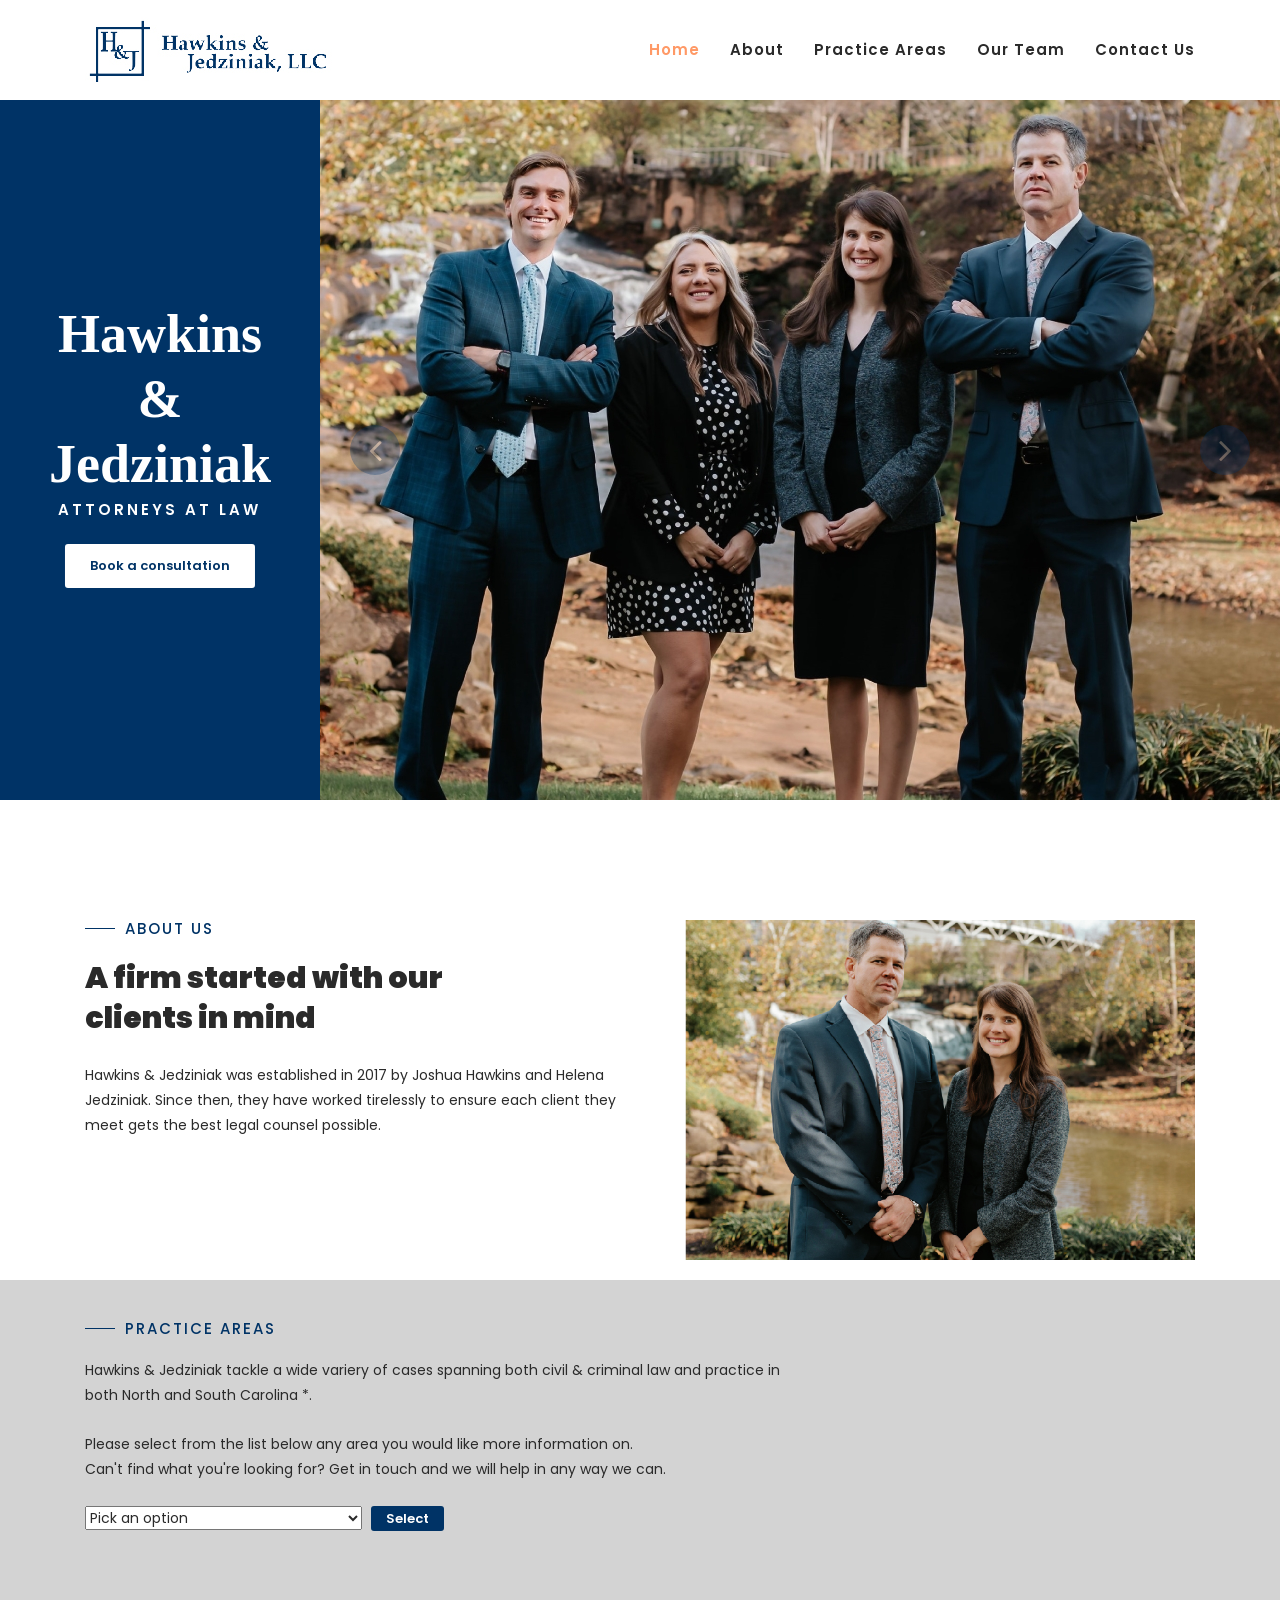
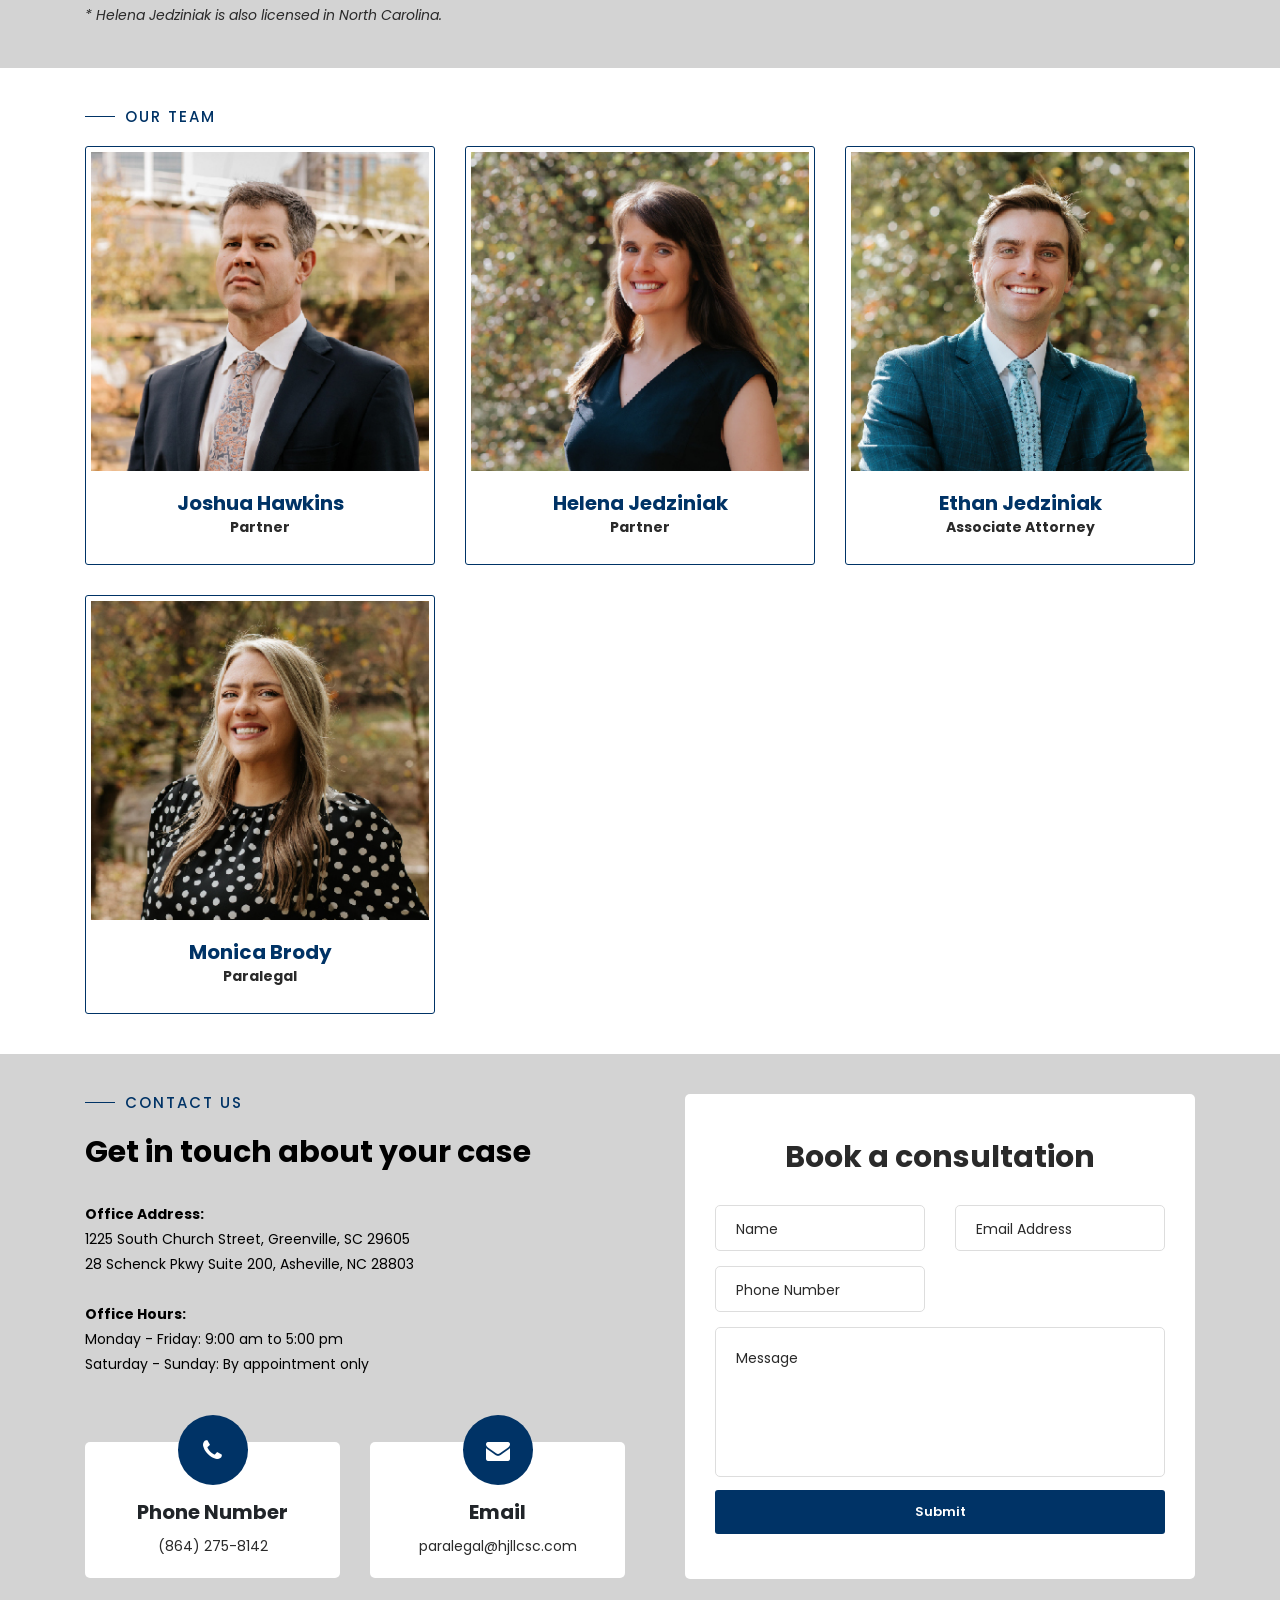
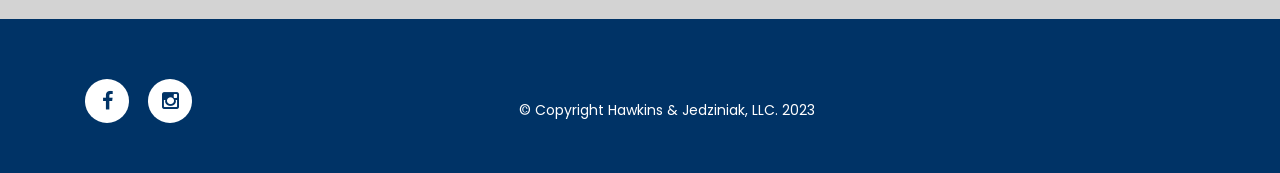
==== index.html @ 1fd30331 "initial commit" ====
<!DOCTYPE html>
<html lang="en">

  <head>

    <meta charset="utf-8">
    <meta name="viewport" content="width=device-width, initial-scale=1, shrink-to-fit=no">
    <meta name="description" content="">
    <meta name="author" content="">
    <link href="https://fonts.googleapis.com/css?family=Poppins:100,200,300,400,500,600,700,800,900&display=swap" rel="stylesheet">
    <link href="https://fonts.googleapis.com/css2?family=Dancing+Script:wght@400;500;600;700&display=swap" rel="stylesheet">

    <title>Hawkins & Jedziniak</title>

    <!-- Additional CSS Files -->
    <link rel="stylesheet" type="text/css" href="assets/css/bootstrap.min.css">
    <link rel="stylesheet" type="text/css" href="assets/css/font-awesome.css">
    <link rel="stylesheet" href="assets/css/hjllc.css">
    <link rel="stylesheet" href="assets/css/owl-carousel.css">
    <link rel="stylesheet" href="assets/css/lightbox.css">

    </head>
    
    <body>
    


    <!-- ***** Preloader Start ***** -->
    <div id="preloader">
        <div class="jumper">
            <div></div>
            <div></div>
            <div></div>
        </div>
    </div>  
    <!-- ***** Preloader End ***** -->
    
    


    <!-- ***** Header Area Start ***** -->
    <header class="header-area header-sticky">
        <div class="container">
            <div class="row">
                <div class="col-12">
                    <nav class="main-nav">
                        <!-- ***** Logo Start ***** -->
                        <a href="index.html" class="logo">
                            <img src="assets/images/hjllc-logo.jpg">
                        </a>
                        <!-- ***** Logo End ***** -->
                        <!-- ***** Menu Start ***** -->
                        <ul class="nav">
                            <li class="scroll-to-section"><a href="#top" class="active">Home</a></li>
                            <li class="scroll-to-section"><a href="#about">About</a></li>
                            <li class="scroll-to-section"><a href="#practice">Practice areas</a></li>
                            <li class="scroll-to-section"><a href="#team">Our team</a></li>

                            <!-- ** good for later to make seperate pages for practice areas -->
                            <!-- <li class="submenu">
                                <a href="javascript:;">Practice areas</a>
                                <ul>
                                    <li><a href="#">Features Page 1</a></li>
                                    <li><a href="#">Features Page 2</a></li>
                                    <li><a href="#">Features Page 3</a></li>
                                    <li><a href="#">Features Page 4</a></li>
                                </ul>
                            </li> -->

                            <li class="scroll-to-section"><a href="#reservation">Contact Us</a></li> 
                        </ul>        
                        <a class='menu-trigger'>
                            <span>Menu</span>
                        </a>
                        <!-- ***** Menu End ***** -->
                    </nav>
                </div>
            </div>
        </div>
    </header>
    <!-- ***** Header Area End ***** -->

    <!-- ***** Main Banner Area Start ***** -->
    <div id="top">
        <div class="container-fluid">
            <div class="row">
                <div class="col-lg-4">
                    <div class="left-content">
                        <div class="inner-content">
                            <h4>Hawkins</h4>
                            <h4>&</h4>
                            <h4>Jedziniak</h4>
                            <h6>ATTORNEYS AT LAW</h6>
                            <div class="main-white-button scroll-to-section">
                                <a href="#reservation">Book a consultation</a>
                            </div>
                        </div>
                    </div>
                </div>
                <div class="col-lg-8">
                    <div class="main-banner header-text">
                        <div class="Modern-Slider">
                          <!-- Item -->
                          <div class="item">
                            <div class="img-fill">
                                <img src="assets/images/group1.jpg" alt="">
                            </div>
                          </div>
                          <!-- // Item -->
                          <!-- Item -->
                          <div class="item">
                            <div class="img-fill">
                                <img src="assets/images/group2.jpg" alt="">
                            </div>
                          </div>
                          <!-- // Item -->
                          <!-- Item -->
                          <div class="item">
                            <div class="img-fill">
                                <img src="assets/images/group3.jpg" alt="">
                            </div>
                          </div>
                           <!-- // Item -->
                        </div>
                    </div>
                </div>
            </div>
        </div>
    </div>
    <!-- ***** Main Banner Area End ***** -->

    <!-- ***** About Area Starts ***** -->
    <section class="section" id="about" style="margin-bottom: -100px">
        <div class="container">
            <div class="row">
                <div class="col-lg-6 col-md-6 col-xs-12">
                    <div class="left-text-content">
                        <div class="section-heading">
                            <h6>About Us</h6>
                            <h2>A firm started with our clients in mind</h2>
                        </div>
                        <p>Hawkins & Jedziniak was established in 2017 by Joshua Hawkins and Helena Jedziniak.  Since then, 
                            they have worked tirelessly to ensure each client they meet gets the best legal counsel possible.
                        </p>
                    </div>
                </div>
                <div class="col-lg-6 col-md-6 col-xs-12">
                    <div class="right-content">
                        <div class="thumb">
                            <img src="assets/images/about1.jpg" alt="">
                        </div>
                    </div>
                </div>
            </div>
        </div>
    </section>
    <!-- ***** About Area Ends ***** -->


    
    <!-- ***** Practice Area Starts ***** -->
    <section class="section" id="practice" style="margin-bottom: -100px">
        <div class="container">
            <div class="row">
                <div class="col-lg-8 col-md-8 col-xs-12">
                    <div class="section-heading">
                        <h6>Practice Areas</h6>
                    </div>
                    
                    <p>Hawkins & Jedziniak tackle a wide variery of cases spanning both civil & criminal law and practice in both North 
                        and South Carolina *. </p>

                        
                    <br>
                        
                    <p>Please select from the list below any area you would like more information on.
                    <br>
                    Can't find what you're looking for?  Get in touch and we will help in any way we can.
                    </p>

                    <br>
                    
                    <div class="practice" style="background-color: lightgray;">
                        <!-- <p>I would like to know about: -->
                            
                            <form>
                            
                            <select name="list" id="list" accesskey="target">
                                <option value="none">Pick an option</option>
                                <option value="1983">1983 Claims</option>
                                <option value="CampLejuene">Camp Lejuene water contamination</option>
                                <option value="CarAccidents">Car accidents</option>
                                <option value="CivilLit">Civil litigation/Personal injury</option>
                                <option value="Criminal">Criminal charges</option>
                                <option value="DUI">DUI's/DWI's</option>
                                <option value="TitleIX">Title IX</option>
                            </select>

                            <input type=button value="Select" onclick="optionClicked()" />

                            </form></p>
                            
                            <br>
                            <div id="practice_details">
                                <p></p>
                            </div>

                    </div>

                    <br><br>
                    <p><i>* Helena Jedziniak is also licensed in North Carolina.</i></p>

                </div>
            </div>
        </div>
    </section>
    
    <!-- ***** Practice Area Ends ***** -->



    <!-- ***** Team Area Starts ***** -->
    <section class="section" id="team" style="margin-bottom: -30px">
        <div class="container">
            <div class="row">
                <div class="col-lg-4">
                    <div class="section-heading">
                        <h6>Our Team</h6>
                    </div>
                </div>
            </div>


            <div class="row">

                <div class="col-lg-4">
                    <div class="team-item">
                        <div class="thumb">
                            <img src="assets/images/josh.jpg" alt="josh">
                        </div>
                        <div class="down-content">
                            <h4>Joshua Hawkins</h4>
                            <span><b>Partner</b></span>
                            <p></p>
                        </div>
                    </div>
                </div>


                <div class="col-lg-4">
                    <div class="team-item">
                        <div class="thumb">
                            <img src="assets/images/helena.jpg" alt="helena">
                        </div>
                        <div class="down-content">
                            <h4>Helena Jedziniak</h4>
                            <span><b>Partner</b></span>
                            <p></p>
                        </div>
    
                    </div>
                </div>


                <div class="col-lg-4">
                    <div class="team-item">
                        <div class="thumb">
                            <img src="assets/images/ethan.jpg" alt="ethan">
                        </div>
                        <div class="down-content">
                            <h4>Ethan Jedziniak</h4>
                            <span><b>Associate Attorney</b></span>
                            <p></p>
                        </div>
                    </div>
                </div>

                
                <div class="col-lg-4">
                    <div class="team-item">
                        <div class="thumb">
                            <img src="assets/images/monica.jpg" alt="monica">
                        </div>
                        <div class="down-content">
                            <h4>Monica Brody</h4>
                            <span><b>Paralegal</b></span>
                            <p></p>
                        </div>
                    </div>
                </div>
            </div>
        </div>
    </section>
    <!-- ***** Team Area Ends ***** -->

    <!-- ***** Reservation Us Area Starts ***** -->
    <section class="section" id="reservation">
        <div class="container">
            <div class="row">
                <div class="col-lg-6 align-self-center">
                    <div class="left-text-content">
                        <div class="section-heading">
                            <h6>Contact Us</h6>
                            <h2>Get in touch about your case</h2>
                        </div>
                            <p>
                                <b>Office Address:</b>
                            <br>
                                1225 South Church Street, Greenville, SC 29605
                            <br> 28 Schenck Pkwy Suite 200, Asheville, NC 28803
                            <br>
                            <br>

                            <b>Office Hours:</b>
                        <br>
                            Monday - Friday: 9:00 am to 5:00 pm
                        <br>
                            Saturday - Sunday: By appointment only
                    </p>

                        <div class="row">
                            <div class="col-lg-6">
                                <div class="phone">
                                    <i class="fa fa-phone"></i>
                                    <h4>Phone Number</h4>
                                    <span><a href="#">(864) 275-8142</a></span>
                                </div>
                            </div>
                            <div class="col-lg-6">
                                <div class="message">
                                    <i class="fa fa-envelope"></i>
                                    <h4>Email</h4>
                                    <span><a href="#">paralegal@hjllcsc.com</a></span>
                                </div>
                            </div>
                        </div>
                    </div>
                </div>
                <div class="col-lg-6">
                    <div class="contact-form">
                        <form id="contact" action="" method="post" class="formcarry-form" action="form-to-email.php">
                          <div class="row">
                            <div class="col-lg-12">
                                <h4>Book a consultation</h4>
                            </div>
                            <div class="col-lg-6 col-sm-12">
                              <fieldset>
                                <input name="name" type="text" id="name" placeholder="Name" required="">
                              </fieldset>
                            </div>
                            <div class="col-lg-6 col-sm-12">
                              <fieldset>
                              <input name="email" type="text" id="email" pattern="[^ @]*@[^ @]*" placeholder="Email Address">
                            </fieldset>
                            </div>
                            <div class="col-lg-6 col-sm-12">
                              <fieldset>
                                <input name="phone" type="text" id="phone" placeholder="Phone Number" required="">
                              </fieldset>
                            </div>
                            <div class="col-lg-12">
                              <fieldset>
                                <textarea name="message" rows="6" id="message" placeholder="Message" required=""></textarea>
                              </fieldset>
                            </div>
                            <div class="col-lg-12">
                              <fieldset>
                                <button type="submit" id="form-submit" class="main-button-icon" onclick="emailSent()">Submit</button>
                              </fieldset>
                            </div>
                          </div>
                        </form>
                    </div>
                </div>
            </div>
        </div>
    </section>
    <!-- ***** Reservation Area Ends ***** -->
    
    <!-- ***** Footer Start ***** -->
    <footer>
        <div class="container">
            <div class="row">
                <div class="col-lg-4 col-xs-12">
                    <div class="right-text-content">
                            <ul class="social-icons">
                                <!-- <li><img src="assets/images/hjllc-logo-colors inverted.jpg" alt=""></li> -->
                                <li><a href="https://www.facebook.com/profile.php?id=100086744702626"><i class="fa fa-facebook"></i></a></li>
                                <li><a href="https://www.instagram.com/hawkinsandjedziniaklaw"><i class="fa fa-instagram"></i></a></li>
                            </ul>
                    </div>
                </div>
                <div class="col-lg-4 col-xs-12">
                    <div class="left-text-content">
                        <br>
                        <p>© Copyright Hawkins & Jedziniak, LLC. 2023</p>
                    </div>
                </div>

            </div>
        </div>
    </footer>

    <!-- jQuery -->
    <script src="assets/js/jquery-2.1.0.min.js"></script>

    <!-- Bootstrap -->
    <script src="assets/js/popper.js"></script>
    <script src="assets/js/bootstrap.min.js"></script>

    <!-- Plugins -->
    <script src="assets/js/owl-carousel.js"></script>
    <script src="assets/js/accordions.js"></script>
    <script src="assets/js/datepicker.js"></script>
    <script src="assets/js/scrollreveal.min.js"></script>
    <script src="assets/js/waypoints.min.js"></script>
    <script src="assets/js/jquery.counterup.min.js"></script>
    <script src="assets/js/imgfix.min.js"></script> 
    <script src="assets/js/slick.js"></script> 
    <script src="assets/js/lightbox.js"></script> 
    <script src="assets/js/isotope.js"></script> 
    
    <!-- Global Init -->
    <script src="assets/js/custom.js"></script>
    <script>

        $(function() {
            var selectedClass = "";
            $("p").click(function(){
            selectedClass = $(this).attr("data-rel");
            $("#portfolio").fadeTo(50, 0.1);
                $("#portfolio div").not("."+selectedClass).fadeOut();
            setTimeout(function() {
              $("."+selectedClass).fadeIn();
              $("#portfolio").fadeTo(50, 1);
            }, 500);
                
            });
        });


        function optionClicked(){
            let userPicked = document.getElementById("list").value;

            var div = document.getElementById("practice_details");

            if(userPicked == 'CampLejuene'){
                div.innerHTML = "<p>In August of 2022, Congress passed the New Camp Lejeune Justice Act of 2022. This Act provides compensation for individuals diagnosed with cancer or other medical conditions that lived or worked at Camp Lejeune for at least 30 days from August 1, 1953 to December 31, 1987. Those who may be eligible for compensation include everyone who lived or worked at Camp Lejeune, including servicemembers, their family members, and any private citizens and contractors who were exposed to the base’s contaminated water.</p>";

            } else if(userPicked == 'CarAccidents'){
                div.innerHTML = "<p>Car accidents happen and are an unfortunate danger of everyday travel. Car wrecks can lead to expensive repair bills, medical bills, missed work, and other costly and exhausting issues. An accident can leave you feeling anxious, helpless, and intimidated. Although at-fault drivers generally have insurance, sometimes insurance is not enough to adequately compensate injured persons. Hawkins and Jedziniak is not afraid to take on insurance companies and at-fault drivers to get the recovery that you need to get your life back in order.</p>";

            } else if(userPicked == 'CivilLit'){
                div.innerHTML = "<p>Every day, innocent people are injured by reckless third-parties.  Whether you are walking in Falls Park or driving on I-85, accidents and injuries happen. But, if you or someone you know has been injured, you have legal rights. Hawkins and Jedziniak will help you pursue all possible legal options to help make you or your loved ones whole again. Although the legal system can be intimidating, Hawkins & Jedziniak will be by your side every step of the way.</p>";

            } else if(userPicked == 'Criminal'){
                div.innerHTML = "<p>Facing a criminal charge is a frightening and anxiety-inducing experience, especially when the consequences can include time away from family, friends, and loved ones. Whether facing a charge in magistrate court, state court, or federal court, it is important to consult a law firm that that has real courtroom and trial experience. Hawkins & Jedziniak has the experience, knowledge, and resources to fight for you and to ensure that you do not go through the legal system alone.</p>";

            } else if(userPicked == '1983'){
                div.innerHTML = "<p>The United States Constitution provides a set of inalienable rights that neither the federal government nor the state can infringe upon. 42 U.S.C § 1983 creates a federal cause of action for the deprivation, under the color of law, of a citizen’s rights, privileges, or immunities secured by the US Constitution and laws under the constitution. Whether your Fourth Amendment rights to be free from unreasonable searches and seizures has been violated or you face inhumane living conditions, cruel and unusual punishment, or inadequate medical care while incarcerated, Hawkins and Jedziniak will vigorously fight government officials who have violated your civil rights. The first step in remedying a civil rights violation is calling an attorney who with the ability and experience to take on government officials and the government and get you the justice that you deserve.</p>";

            } else if(userPicked == 'TitleIX'){
                div.innerHTML = "<p>Passed 50 years ago in 1972, Title IX was enacted with the purpose of prohibiting sex-based discrimination in educational programs or activities that receive federal funding. When a student, faculty member, or staff member has been faced with a life-changing event that compels them into the Title IX process, having representation can be an important step in ensuring that your rights are protected. Hawkins & Jedziniak has experience handling Title IX complaints and claims from assisting in investigations, participating in disciplinary proceedings, and filing lawsuits on behalf to those wronged by their college or university. If you are going through the Title IX process or a campus disciplinary proceeding, know that you are not alone. Contact an experienced lawyer who can be by your side every step of the way.</p>";

            } else if(userPicked == 'DUI'){
                div.innerHTML = "<p>A DUI is a complicated charge that can lead to hefty fines, suspension of your license, and even jail time. Experience and skill matter when it comes to negotiating with solicitors and trying DUI cases. Hiring a lawyer early in the legal process can help mitigate possible penal outcomes. Hawkins & Jedziniak brings over a decade of DUI experience that you need to help guide you through the legal process. Don’t go it alone – hire an experienced law firm that will fight to get you the lowest possible penalty.</p>";

            } else{
                div.innerHTML = "";                
                alert("Please pick an option.");
            }
        }

        function emailSent(){
            alert("Thank you for your email. We will be in touch about your case shortly.")
        }
    </script>

  </body>
</html>
---- assets/css/hjllc.css ----
/* ---------------------------------------------
Table of contents
------------------------------------------------
01. font & reset css
02. reset
03. global styles
04. header
05. banner
06. features
07. testimonials
08. contact
09. footer
10. preloader
11. search
12. portfolio

--------------------------------------------- */
/* 
---------------------------------------------
font & reset css
--------------------------------------------- 
*/
@import url("https://fonts.googleapis.com/css?family=Poppins:100,200,300,400,500,600,700,800,900");
/* 
---------------------------------------------
reset
--------------------------------------------- 
*/
html, body, div, span, applet, object, iframe, h1, h2, h3, h4, h5, h6, p, blockquote, div
pre, a, abbr, acronym, address, big, cite, code, del, dfn, em, font, img, ins, kbd, q,
s, samp, small, strike, strong, sub, sup, tt, var, b, u, i, center, dl, dt, dd, ol, ul, li,
figure, header, nav, section, article, aside, footer, figcaption {
  margin: 0;
  padding: 0;
  border: 0;
  outline: 0;
}

.clearfix:after {
  content: ".";
  display: block;
  clear: both;
  visibility: hidden;
  line-height: 0;
  height: 0;
}

.clearfix {
  display: inline-block;
}

html[xmlns] .clearfix {
  display: block;
}

* html .clearfix {
  height: 1%;
}

ul, li {
  padding: 0;
  margin: 0;
  list-style: none;
}

header, nav, section, article, aside, footer, hgroup {
  display: block;
}

* {
  box-sizing: border-box;
}

html, body {
  font-family: 'Poppins', sans-serif;
  font-weight: 400;
  background-color: #fff;
  font-size: 16px;
  -ms-text-size-adjust: 100%;
  -webkit-font-smoothing: antialiased;
  -moz-osx-font-smoothing: grayscale;
}

a {
  text-decoration: none !important;
}

h1, h2, h3, h4, h5, h6 {
  margin-top: 0px;
  margin-bottom: 0px;
}

ul {
  margin-bottom: 0px;
}

p {
  font-size: 14px;
  line-height: 25px;
  color: #2a2a2a;
}

select {
  font-size: 14px;
  line-height: 25px;
  color: #2a2a2a;
  font-family: 'Poppins', sans-serif;
  font-weight: 400;
}

input[type=button] {
  font-size: 14px;
  line-height: 25px;
  color: #2a2a2a;
  font-family: 'Poppins', sans-serif;
  font-weight: 400;
  margin-left: 5px;
  background:#ccc;
  border: 1px solid #003366;
  cursor:pointer;
  -webkit-border-radius: 5px;
  border-radius: 5px; }


/* 
---------------------------------------------
global styles
--------------------------------------------- 
*/
html,
body {
  background: #fff;
  font-family: 'Poppins', sans-serif;
}

::selection {
  background: #003366;
  color: #fff;
}

::-moz-selection {
  background: #003366;
  color: #fff;
}

@media (max-width: 991px) {
  html, body {
    overflow-x: hidden;
  }
  .mobile-top-fix {
    margin-top: 30px;
    margin-bottom: 0px;
  }
  .mobile-bottom-fix {
    margin-bottom: 30px;
  }
  .mobile-bottom-fix-big {
    margin-bottom: 60px;
  }
}

.main-white-button a {
  text-align: center;
  font-size: 13px;
  color: #003366;
  background-color: #fff;
  padding: 12px 25px;
  display: inline-block;
  border-radius: 3px;
  font-weight: 600;
  transition: all .3s;
}

.main-white-button a:hover {
  opacity: 0.9;
  color: #ff9966;
}

.main-text-button a {
  font-size: 13px;
  color: #fff;
  font-weight: 600;
  transition: all .3s;
}

.main-text-button a:hover {
  opacity: 0.9;
}

.section-heading h6 {
  position: relative;
  font-size: 15px;
  color: #003366;
  font-weight: 500;
  letter-spacing: 2px;
  text-transform: uppercase;
  padding-left: 40px;
}

.section-heading h6:before {
  width: 30px;
  height: 1px;
  content: '';
  position: absolute;
  left: 0;
  top: 8px;
  background-color: #003366;
}

.section-heading h2 {
  line-height: 40px;
  margin-top: 20px;
  margin-bottom: 25px; 
  font-size: 30px;
  font-weight: 900;
  color: #2a2a2a;
}



/* 
---------------------------------------------
header
--------------------------------------------- 
*/

.background-header {
  background-color: #fff;
  height: 80px!important;
  position: fixed!important;
  top: 0px;
  left: 0px;
  right: 0px;
  box-shadow: 0px 0px 10px rgba(0,0,0,0.15)!important;
}

.background-header .logo,
.background-header .main-nav .nav li a {
  color: #1e1e1e!important;
}

.background-header .main-nav .nav li:hover a {
  color: #003366!important;
}

.background-header .nav li a.active {
  color: #003366!important;
}

.header-area {
  background-color: #fff;
  position: absolute;
  top: 0px;
  left: 0px;
  right: 0px;
  z-index: 100;
  height: 100px;
  -webkit-transition: all .5s ease 0s;
  -moz-transition: all .5s ease 0s;
  -o-transition: all .5s ease 0s;
  transition: all .5s ease 0s;
}

.header-area .main-nav {
  min-height: 80px;
  background: transparent;
}

.header-area .main-nav .logo {
  line-height: 100px;
  color: #fff;
  font-size: 28px;
  font-weight: 700;
  text-transform: uppercase;
  letter-spacing: 2px;
  float: left;
  -webkit-transition: all 0.3s ease 0s;
  -moz-transition: all 0.3s ease 0s;
  -o-transition: all 0.3s ease 0s;
  transition: all 0.3s ease 0s;
}

.background-header .main-nav .logo {
  line-height: 75px;
}

.background-header .nav {
  margin-top: 20px !important;
}

.header-area .main-nav .nav {
  float: right;
  margin-top: 30px;
  margin-right: 0px;
  background-color: transparent;
  -webkit-transition: all 0.3s ease 0s;
  -moz-transition: all 0.3s ease 0s;
  -o-transition: all 0.3s ease 0s;
  transition: all 0.3s ease 0s;
  position: relative;
  z-index: 999;
}

.header-area .main-nav .nav li {
  padding-left: 15px;
  padding-right: 15px;
}

.header-area .main-nav .nav li:last-child {
  padding-right: 0px;
}

.header-area .main-nav .nav li a {
  display: block;
  font-weight: 600;
  font-size: 15px;
  color: #2a2a2a;
  text-transform: capitalize;
  -webkit-transition: all 0.3s ease 0s;
  -moz-transition: all 0.3s ease 0s;
  -o-transition: all 0.3s ease 0s;
  transition: all 0.3s ease 0s;
  height: 40px;
  line-height: 40px;
  border: transparent;
  letter-spacing: 1px;
}

.header-area .main-nav .nav li a {
  color: #2a2a2a;
}

.header-area .main-nav .nav li:hover a,
.header-area .main-nav .nav li a.active {
  color: #FF9966 !important;
}

.background-header .main-nav .nav li:hover a,
.background-header .main-nav .nav li a.active {
  color: #FF9966 !important;
  opacity: 1;
}

.header-area .main-nav .nav li.submenu {
  position: relative;
  padding-right: 30px;
}

.header-area .main-nav .nav li.submenu:after {
  font-family: FontAwesome;
  content: "\f107";
  font-size: 12px;
  color: #2a2a2a;
  position: absolute;
  right: 18px;
  top: 12px;
}

.background-header .main-nav .nav li.submenu:after {
  color: #2a2a2a;
}

.header-area .main-nav .nav li.submenu ul {
  position: absolute;
  width: 200px;
  box-shadow: 0 2px 28px 0 rgba(0, 0, 0, 0.06);
  overflow: hidden;
  top: 50px;
  opacity: 0;
  transform: translateY(+2em);
  visibility: hidden;
  z-index: -1;
  transition: all 0.3s ease-in-out 0s, visibility 0s linear 0.3s, z-index 0s linear 0.01s;
}

.header-area .main-nav .nav li.submenu ul li {
  margin-left: 0px;
  padding-left: 0px;
  padding-right: 0px;
}

.header-area .main-nav .nav li.submenu ul li a {
  opacity: 1;
  display: block;
  background: #f7f7f7;
  color: #2a2a2a!important;
  padding-left: 20px;
  height: 40px;
  line-height: 40px;
  -webkit-transition: all 0.3s ease 0s;
  -moz-transition: all 0.3s ease 0s;
  -o-transition: all 0.3s ease 0s;
  transition: all 0.3s ease 0s;
  position: relative;
  font-size: 13px;
  font-weight: 400;
  border-bottom: 1px solid #eee;
}

.header-area .main-nav .nav li.submenu ul li a:hover {
  background: #fff;
  color: #FF9966 !important;
  padding-left: 25px;
}

.header-area .main-nav .nav li.submenu ul li a:hover:before {
  width: 3px;
}

.header-area .main-nav .nav li.submenu:hover ul {
  visibility: visible;
  opacity: 1;
  z-index: 1;
  transform: translateY(0%);
  transition-delay: 0s, 0s, 0.3s;
}

.header-area .main-nav .menu-trigger {
  cursor: pointer;
  display: block;
  position: absolute;
  top: 33px;
  width: 32px;
  height: 40px;
  text-indent: -9999em;
  z-index: 99;
  right: 40px;
  display: none;
}

.background-header .main-nav .menu-trigger {
  top: 23px;
}

.header-area .main-nav .menu-trigger span,
.header-area .main-nav .menu-trigger span:before,
.header-area .main-nav .menu-trigger span:after {
  -moz-transition: all 0.4s;
  -o-transition: all 0.4s;
  -webkit-transition: all 0.4s;
  transition: all 0.4s;
  background-color: #1e1e1e;
  display: block;
  position: absolute;
  width: 30px;
  height: 2px;
  left: 0;
}

.background-header .main-nav .menu-trigger span,
.background-header .main-nav .menu-trigger span:before,
.background-header .main-nav .menu-trigger span:after {
  background-color: #1e1e1e;
}

.header-area .main-nav .menu-trigger span:before,
.header-area .main-nav .menu-trigger span:after {
  -moz-transition: all 0.4s;
  -o-transition: all 0.4s;
  -webkit-transition: all 0.4s;
  transition: all 0.4s;
  background-color: #1e1e1e;
  display: block;
  position: absolute;
  width: 30px;
  height: 2px;
  left: 0;
  width: 75%;
}

.background-header .main-nav .menu-trigger span:before,
.background-header .main-nav .menu-trigger span:after {
  background-color: #1e1e1e;
}

.header-area .main-nav .menu-trigger span:before,
.header-area .main-nav .menu-trigger span:after {
  content: "";
}

.header-area .main-nav .menu-trigger span {
  top: 16px;
}

.header-area .main-nav .menu-trigger span:before {
  -moz-transform-origin: 33% 100%;
  -ms-transform-origin: 33% 100%;
  -webkit-transform-origin: 33% 100%;
  transform-origin: 33% 100%;
  top: -10px;
  z-index: 10;
}

.header-area .main-nav .menu-trigger span:after {
  -moz-transform-origin: 33% 0;
  -ms-transform-origin: 33% 0;
  -webkit-transform-origin: 33% 0;
  transform-origin: 33% 0;
  top: 10px;
}

.header-area .main-nav .menu-trigger.active span,
.header-area .main-nav .menu-trigger.active span:before,
.header-area .main-nav .menu-trigger.active span:after {
  background-color: transparent;
  width: 100%;
}

.header-area .main-nav .menu-trigger.active span:before {
  -moz-transform: translateY(6px) translateX(1px) rotate(45deg);
  -ms-transform: translateY(6px) translateX(1px) rotate(45deg);
  -webkit-transform: translateY(6px) translateX(1px) rotate(45deg);
  transform: translateY(6px) translateX(1px) rotate(45deg);
  background-color: #1e1e1e;
}

.background-header .main-nav .menu-trigger.active span:before {
  background-color: #1e1e1e;
}

.header-area .main-nav .menu-trigger.active span:after {
  -moz-transform: translateY(-6px) translateX(1px) rotate(-45deg);
  -ms-transform: translateY(-6px) translateX(1px) rotate(-45deg);
  -webkit-transform: translateY(-6px) translateX(1px) rotate(-45deg);
  transform: translateY(-6px) translateX(1px) rotate(-45deg);
  background-color: #1e1e1e;
}

.background-header .main-nav .menu-trigger.active span:after {
  background-color: #1e1e1e;
}

.header-area.header-sticky {
  min-height: 80px;
}

.header-area .nav {
  margin-top: 30px;
}

.header-area.header-sticky .nav li a.active {
  color: #FF9966 ;
}

@media (max-width: 1200px) {
  .header-area .main-nav .nav li {
    padding-left: 12px;
    padding-right: 12px;
  }
  .header-area .main-nav:before {
    display: none;
  }
}

@media (max-width: 767px) {
  .header-area .main-nav .logo {
    color: #1e1e1e;
  }
  .header-area.header-sticky .nav li a:hover,
  .header-area.header-sticky .nav li a.active {
    color: #FF9966 !important;
    opacity: 1;
  }
  .header-area.header-sticky .nav li.search-icon a {
    width: 100%;
  }
  .header-area {
    background-color: #f7f7f7;
    padding: 0px 15px;
    height: 100px;
    box-shadow: none;
    text-align: center;
  }
  .header-area .container {
    padding: 0px;
  }
  .header-area .logo {
    margin-left: 30px;
  }
  .header-area .menu-trigger {
    display: block !important;
  }
  .header-area .main-nav {
    overflow: hidden;
  }
  .header-area .main-nav .nav {
    float: none;
    width: 100%;
    display: none;
    -webkit-transition: all 0s ease 0s;
    -moz-transition: all 0s ease 0s;
    -o-transition: all 0s ease 0s;
    transition: all 0s ease 0s;
    margin-left: 0px;
  }
  .header-area .main-nav .nav li:first-child {
    border-top: 1px solid #eee;
  }
  .header-area.header-sticky .nav {
    margin-top: 100px !important;
  }
  .header-area .main-nav .nav li {
    width: 100%;
    background: #fff;
    border-bottom: 1px solid #eee;
    padding-left: 0px !important;
    padding-right: 0px !important;
  }
  .header-area .main-nav .nav li a {
    height: 50px !important;
    line-height: 50px !important;
    padding: 0px !important;
    border: none !important;
    background: #f7f7f7 !important;
    color: #191a20 !important;
  }
  .header-area .main-nav .nav li a:hover {
    background: #eee !important;
    color: #FF9966 !important;
  }
  .header-area .main-nav .nav li.submenu ul {
    position: relative;
    visibility: inherit;
    opacity: 1;
    z-index: 1;
    transform: translateY(0%);
    transition-delay: 0s, 0s, 0.3s;
    top: 0px;
    width: 100%;
    box-shadow: none;
    height: 0px;
  }
  .header-area .main-nav .nav li.submenu ul li a {
    font-size: 12px;
    font-weight: 400;
  }
  .header-area .main-nav .nav li.submenu ul li a:hover:before {
    width: 0px;
  }
  .header-area .main-nav .nav li.submenu ul.active {
    height: auto !important;
  }
  .header-area .main-nav .nav li.submenu:after {
    color: #3B566E;
    right: 25px;
    font-size: 14px;
    top: 15px;
  }
  .header-area .main-nav .nav li.submenu:hover ul, .header-area .main-nav .nav li.submenu:focus ul {
    height: 0px;
  }
}

@media (min-width: 767px) {
  .header-area .main-nav .nav {
    display: flex !important;
  }
}


/* 
---------------------------------------------
banner
--------------------------------------------- 
*/

#top {
  padding-top: 100px;
}

#top .col-lg-4,
#top .col-lg-8 {
  padding: 0px;
}

#top .col-lg-4 {
  max-width: 25%;
}

#top .col-lg-8 {
  max-width: 75%;
}

#top .left-content {
  background-color: #003366;
  background-position: center center;
  background-repeat: no-repeat;
  background-size: cover;
  position: relative;
  width: 100%;
  height: 100%;
}

#top .left-content .inner-content {
  text-align: center;
  position: absolute;
  top: 50%;
  transform: translate(-50%, -50%);
  left: 50%;
}


#top .left-content h4 {
  font-family: Book Antiqua;
  color: #fff;
  font-size: 54px;
  font-weight: 700;
}

#top .left-content h6 {
  font-size: 15px;
  text-transform: uppercase;
  font-weight: 600;
  color: #fff;
  letter-spacing: 3px;
  margin-top: 5px;
}

#top .left-content .main-white-button  {
  margin-top: 25px;
  margin-bottom: 10px;
}

#top .left-content .main-white-button a {
  display: inline-block;
}

/* ==== Main CSS === */
.img-fill{
  width: 100%;
  display: block;
  overflow: hidden;
  position: relative;
  text-align: center
}

.img-fill img {
  min-height: 100%;
  min-width: 100%;
  position: relative;
  display: inline-block;
  max-width: none;
}

*,
*:before,
*:after {
  -webkit-box-sizing: border-box;
  box-sizing: border-box;
  -webkit-font-smoothing: antialiased;
  -moz-osx-font-smoothing: grayscale;
}

.Grid1k {
  padding: 0 15px;
  max-width: 1200px;
  margin: auto;
}

.blocks-box,
.slick-slider {
  margin: 0;
  padding: 0!important;
}

.slick-slide {
  float: left /* If RTL Make This Right */ ;
  padding: 0;
}

/* ==== Slider Style === */
.Modern-Slider .item .img-fill{
  height:100%;
  max-height: 700px;
  background:#000;
}

.Modern-Slider .item .info > div{
  display:inline-block!important;
  vertical-align:middle;
}

.Modern-Slider .NextArrow {
  position:absolute;
  top:50%;
  transform: translateY(-25px);
  right:30px;
  width: 50px;
  height: 50px;
  background-color: #003366;
  border:0 none;
  line-height: 44px;
  border-radius: 50%;
  text-align:center;
  font-size: 36px;
  font-family: 'FontAwesome';
  color:#FFF;
  z-index:5;
  outline: none;
  opacity: 0.3;
  transition: all .3s;
}

.Modern-Slider .NextArrow:hover {
  opacity: 1;
}

.Modern-Slider .NextArrow:before{
  content:'\f105';
}

.Modern-Slider .PrevArrow {
  position:absolute;
  top:50%;
  transform: translateY(-25px);
  left:30px;
  width: 50px;
  height: 50px;
  background-color: #003366;
  border:0 none;
  line-height: 44px;
  border-radius: 50%;
  text-align:center;
  font-size: 36px;
  font-family: 'FontAwesome';
  color:#FFF;
  z-index:5;
  outline: none;
  opacity: 0.3;
  transition: all .3s;
}

.Modern-Slider .PrevArrow:hover {
  opacity: 1;
}

.Modern-Slider .PrevArrow:before{
  content:'\f104';
}

ul.slick-dots {
  display: none!important;
}

.Modern-Slider .item.slick-active{
  animation:Slick-FastSwipeIn 1s both;
}

.Modern-Slider .buttons {
  position: relative;
}

.Modern-Slider {background:#000;}


/* ==== Slick Slider Css Ruls === */
.slick-slider{position:relative;display:block;-webkit-user-select:none;-moz-user-select:none;-ms-user-select:none;user-select:none;-webkit-touch-callout:none;-khtml-user-select:none;-ms-touch-action:pan-y;touch-action:pan-y;-webkit-tap-highlight-color:transparent}
.slick-list{position:relative;display:block;overflow:hidden;margin:0;padding:0}
.slick-list:focus{outline:none}.slick-list.dragging{cursor:hand}
.slick-slider .slick-track,.slick-slider .slick-list{-webkit-transform:translate3d(0,0,0);-ms-transform:translate3d(0,0,0);transform:translate3d(0,0,0)}
.slick-track{position:relative;top:0;left:0;display:block}
.slick-track:before,.slick-track:after{display:table;content:''}.slick-track:after{clear:both}
.slick-loading .slick-track{visibility:hidden}
.slick-slide{display:none;float:left /* If RTL Make This Right */ ;height:100%;min-height:1px}
.slick-slide.dragging img{pointer-events:none}
.slick-initialized .slick-slide{display:block}
.slick-loading .slick-slide{visibility:hidden}
.slick-vertical .slick-slide{display:block;height:auto;border:1px solid transparent}


/*
---------------------------------------------
about
---------------------------------------------
*/

#about {
  margin-top: 20px;
  padding: 100px 0px 0px 0px;
  position: relative;
  z-index: 9;
}

#about .section-heading h2 {
  padding-right: 120px;
}

#about img {
  width: 100%;
  overflow: hidden;
}

#about .left-text-content p {
  margin-bottom: 25px;
}

#about .right-content {
  margin-left: 30px;
}

#about .right-content .thumb {
  position: relative;
}

#about .right-content .thumb a {
  position: absolute;
  left: 50%;
  top: 50%;
  width: 70px;
  height: 70px;
  display: inline-block;
  line-height: 70px;
  text-align: center;
  background-color: #003366;
  color: #fff;
  border-radius: 50%;
  transform: translate(-35px, -35px);
  transition: all .3s;
}

#about .right-content .thumb a:hover {
  opacity: .9;
}


/*
---------------------------------------------
practice areas
---------------------------------------------
*/

#practice {
  margin-top: 120px;
  background-color: lightgray;
/*  background-color: #ffffff; */
  padding: 40px 0px;
}

#practice .section-heading {
  margin-bottom: 20px;
}


.title {
  margin: 0;
  padding: 30px 30px 20px 30px;
  font-size: 20px;
  font-weight: 700;
  color: #ffffff;
}

.practice {
  font-family: 'Poppins', sans-serif;
  font-weight: 400;
  background-color: rgba(255, 255, 255, 0.816);
  font-size: 16px;
  -ms-text-size-adjust: 100%;
  -webkit-font-smoothing: antialiased;
  -moz-osx-font-smoothing: grayscale;
}

.practice input {
  font-size: 13px;
  color: #fff;
  background-color: #003366;
  padding: 0px 15px;
  box-shadow: none;
  border: none;
  border-radius: 3px;
  font-weight: 600;
  transition: all .3s;
}




/*
---------------------------------------------
team
---------------------------------------------
*/

#team {
  padding-top: 140px;
}

#team .section-heading {
  margin-bottom: 20px;
}

#team .team-item {
  text-align: center;
  border: 1px solid #003366;
  padding: 5px;
  margin-bottom: 30px;
  transition: all .5s;
  border-radius: 3px;
}

#team .team-item .thumb {
  position: relative;
}

#team .team-item .thumb img {
  width: 100%;
  overflow: hidden;
  position: relative;
}

#team .team-item .down-content {
  padding: 20px 0px;
}

#team .team-item .down-content h4 {
  transition: all .3s;
  font-size: 20px;
  font-weight: 700;
  color: #003366;
}

#team .team-item .down-content span {
  font-size: 14px;
  color: #2a2a2a;
}


/* 
---------------------------------------------
reservation
--------------------------------------------- 
*/

#reservation .section-heading {
  margin-bottom: 30px;
}

#reservation .section-heading h6 {
  color: #003366;
}

#reservation .section-heading h2 {
  color: black;
  font-weight: 700;
}

#reservation .section-heading h6:before {
  background-color: #003366;
}

#reservation p {
  color: black;
  margin-bottom: 65px;
}

#reservation {
  margin-top: 40px;
  padding: 40px 0px;
/*  background-image: url(../images/contact-bg.jpg); */
  background-color: lightgray;
  background-position: center center;
  background-repeat: no-repeat;
  background-size: cover;
}

#reservation .phone,
#reservation .message {
  background-color: #fff;
  border-radius: 5px;
  text-align: center;
  padding: 0px 0px 20px 0px;
}

#reservation .phone i,
#reservation .message i {
  width: 70px;
  height: 70px;
  display: inline-block;
  text-align: center;
  line-height: 70px;
  color: #fff;
  background-color: #003366;
  border-radius: 50%;
  font-size: 24px;
  margin-top: -35px;
  text-align: center;
  margin-left: auto;
  margin-right: auto;
}

#reservation .phone h4,
#reservation .message h4 {
  font-size: 20px;
  font-weight: 700;
  margin-top: 15px;
  margin-bottom: 10px;
}

#reservation .phone span a,
#reservation .message span a {
  font-size: 14px;
  color: #2a2a2a;
  transition: all .3s;
}

#reservation .phone span a:hover,
#reservation .message span a:hover {
  color: #ff9966;
}

#contact {
  margin-left: 30px;
  padding: 45px 30px;
  background-color: #fff;
  border-radius: 5px;
}

#contact h4 {
  text-align: center;
  font-weight: 700;
  font-size: 30px;
  color: #2a2a2a;
  margin-bottom: 30px;
}

.datepicker-days {
  padding: 30px;
  cursor: pointer;
}

.contact-form input,
.contact-form textarea,
.contact-form select {
  color: #2a2a2a;
  font-size: 14px;
  border: 1px solid #ddd;
  background-color: #fff;
  width: 100%;
  height: 46px;
  border-radius: 5px;
  outline: none;
  padding-top: 3px;
  padding-left: 20px;
  padding-right: 20px;
  -webkit-appearance: none;
  -moz-appearance: none;
  appearance: none;
  margin-bottom: 15px;
}

.contact-form input:focus,
.contact-form textarea:focus,
.contact-form select:focus {
  border-color: #003366;
}

.contact-form button {
  margin-top: -10px;
  font-size: 13px;
  color: #fff;
  background-color: #003366;
  padding: 12px 25px;
  width: 100%;
  box-shadow: none;
  border: none;
  display: inline-block;
  border-radius: 3px;
  font-weight: 600;
  transition: all .3s;
}

.contact-form button:hover {
  opacity: .9;
  color: #ff9966;
}

.contact-form textarea {
  height: 150px;
  resize: none;
  padding: 20px;
}

.contact-form ::-webkit-input-placeholder { /* Edge */
  color: #2a2a2a;
}

.contact-form :-ms-input-placeholder { /* Internet Explorer 10-11 */
  color: #2a2a2a;
}

.contact-form ::placeholder {
  color: #2a2a2a;
}


/* 
---------------------------------------------
footer
--------------------------------------------- 
*/

footer {
  padding: 50px 0px;
  background-color: #003366;
}

footer .left-text-content p {
  margin-top: 5px;
  color: #fff;
  font-size: 14px;
  text-align: right;
}

footer .right-text-content p {
  color: #fff;
  font-size: 14px;
  margin-right: 15px;
  text-transform: uppercase;
}


footer .right-text-content {
  text-align: left;
  margin-top: 10px;
}

footer .logo {
  text-align: center;
}

footer .right-text-content ul li {
  display: inline-block;
  margin-left: 15px;
}
footer .right-text-content ul li:first-child {
  margin-left: 0px;
}


footer .right-text-content ul li a {
  width: 44px;
  height: 44px;
  display: inline-block;
  text-align: center;
  line-height: 44px;
  font-size: 20px;
  background-color: #fff;
  border-radius: 50%;
  color: #003366;
  -webkit-transition: all 0.5s ease 0s;
  -moz-transition: all 0.5s ease 0s;
  -o-transition: all 0.5s ease 0s;
  transition: all 0.5s ease 0s;
}

footer .right-text-content ul li a:hover {
  color: #2a2a2a;
}

/* 
---------------------------------------------
responsive
--------------------------------------------- 
*/

@media (max-width: 992px) {
  #top {
    padding-top: 100px;
    height: auto;
  }
  .header-area .main-nav .nav li.submenu:after {
    right: 3px;
  }
  .header-area .main-nav .nav li.submenu {
    padding-right: 15px;
  }
  .header-area .main-nav .nav li {
    padding-right: 5px;
    padding-left: 5px;
  }
  .header-area .main-nav .nav li a {
    font-size: 14px;
    letter-spacing: 0px;
  }
  #top .left-content {
    text-align: center;
    padding: 25% 0px;
  }
  #about .right-content {
    margin-left: 0px;
    margin-top: 30px;
  }
  #team .team-item {
    margin-bottom: 30px;
  }
  #reservation .phone {
    margin-bottom: 60px;
  }
  #contact {
    margin-left: 0px;
    margin-top: 30px;
  }
  #offers .tabs-content .left-list {
    margin-right: 0px;
  }

  #offers .tabs-content .right-list {
    margin-left: 0px;
  }
  footer .right-text-content {
    text-align: center;
    margin-bottom: 30px;
  }
  footer .left-text-content p {
    text-align: center;
    margin-top: 30px;
  }
}





#preloader {
  overflow: hidden;
  background-color: #003366;
  left: 0;
  right: 0;
  top: 0;
  bottom: 0;
  position: fixed;
  z-index: 99999;
  color: #fff;
}

#preloader .jumper {
  left: 0;
  top: 0;
  right: 0;
  bottom: 0;
  display: block;
  position: absolute;
  margin: auto;
  width: 50px;
  height: 50px;
}

#preloader .jumper > div {
  background-color: #fff;
  width: 10px;
  height: 10px;
  border-radius: 100%;
  -webkit-animation-fill-mode: both;
  animation-fill-mode: both;
  position: absolute;
  opacity: 0;
  width: 50px;
  height: 50px;
  -webkit-animation: jumper 1s 0s linear infinite;
  animation: jumper 1s 0s linear infinite;
}

#preloader .jumper > div:nth-child(2) {
  -webkit-animation-delay: 0.33333s;
  animation-delay: 0.33333s;
}

#preloader .jumper > div:nth-child(3) {
  -webkit-animation-delay: 0.66666s;
  animation-delay: 0.66666s;
}

@-webkit-keyframes jumper {
  0% {
    opacity: 0;
    -webkit-transform: scale(0);
    transform: scale(0);
  }
  5% {
    opacity: 1;
  }
  100% {
    -webkit-transform: scale(1);
    transform: scale(1);
    opacity: 0;
  }
}

@keyframes jumper {
  0% {
    opacity: 0;
    -webkit-transform: scale(0);
    transform: scale(0);
  }
  5% {
    opacity: 1;
  }
  100% {
    opacity: 0;
  }
}
---- assets/css/owl-carousel.css ----
/**
 * Owl Carousel v2.3.4
 * Copyright 2013-2018 David Deutsch
 * Licensed under: SEE LICENSE IN https://github.com/OwlCarousel2/OwlCarousel2/blob/master/LICENSE
 */
/*
 *  Owl Carousel - Core
 */
.owl-carousel {
  display: none;
  width: 100%;
  -webkit-tap-highlight-color: transparent;
  /* position relative and z-index fix webkit rendering fonts issue */
  position: relative;
  z-index: 1; }
  .owl-carousel .owl-stage {
    position: relative;
    -ms-touch-action: pan-Y;
    touch-action: manipulation;
    -moz-backface-visibility: hidden;
    /* fix firefox animation glitch */ }
  .owl-carousel .owl-stage:after {
    content: ".";
    display: block;
    clear: both;
    visibility: hidden;
    line-height: 0;
    height: 0; }
  .owl-carousel .owl-stage-outer {
    position: relative;
    overflow: hidden;
    /* fix for flashing background */
    -webkit-transform: translate3d(0px, 0px, 0px); }
  .owl-carousel .owl-wrapper,
  .owl-carousel .owl-item {
    -webkit-backface-visibility: hidden;
    -moz-backface-visibility: hidden;
    -ms-backface-visibility: hidden;
    -webkit-transform: translate3d(0, 0, 0);
    -moz-transform: translate3d(0, 0, 0);
    -ms-transform: translate3d(0, 0, 0); }
  .owl-carousel .owl-item {
    position: relative;
    min-height: 1px;
    float: left;
    -webkit-backface-visibility: hidden;
    -webkit-tap-highlight-color: transparent;
    -webkit-touch-callout: none; }
  .owl-carousel .owl-item img {
    display: block;
    width: 100%; }
  .owl-carousel .owl-nav.disabled,
  .owl-carousel .owl-dots.disabled {
    display: none; }
  .owl-carousel .owl-nav .owl-prev,
  .owl-carousel .owl-nav .owl-next,
  .owl-carousel .owl-dot {
    cursor: pointer;
    -webkit-user-select: none;
    -khtml-user-select: none;
    -moz-user-select: none;
    -ms-user-select: none;
    user-select: none; }
  .owl-carousel .owl-nav button.owl-prev,
  .owl-carousel .owl-nav button.owl-next,
  .owl-carousel button.owl-dot {
    background: none;
    color: inherit;
    border: none;
    padding: 0 !important;
    font: inherit; }
  .owl-carousel.owl-loaded {
    display: block; }
  .owl-carousel.owl-loading {
    opacity: 0;
    display: block; }
  .owl-carousel.owl-hidden {
    opacity: 0; }
  .owl-carousel.owl-refresh .owl-item {
    visibility: hidden; }
  .owl-carousel.owl-drag .owl-item {
    -ms-touch-action: pan-y;
        touch-action: pan-y;
    -webkit-user-select: none;
    -moz-user-select: none;
    -ms-user-select: none;
    user-select: none; }
  .owl-carousel.owl-grab {
    cursor: move;
    cursor: grab; }
  .owl-carousel.owl-rtl {
    direction: rtl; }
  .owl-carousel.owl-rtl .owl-item {
    float: right; }

/* No Js */
.no-js .owl-carousel {
  display: block; }

/*
 *  Owl Carousel - Animate Plugin
 */
.owl-carousel .animated {
  animation-duration: 1000ms;
  animation-fill-mode: both; }

.owl-carousel .owl-animated-in {
  z-index: 0; }

.owl-carousel .owl-animated-out {
  z-index: 1; }

.owl-carousel .fadeOut {
  animation-name: fadeOut; }

@keyframes fadeOut {
  0% {
    opacity: 1; }
  100% {
    opacity: 0; } }

/*
 * 	Owl Carousel - Auto Height Plugin
 */
.owl-height {
  transition: height 500ms ease-in-out; }

/*
 * 	Owl Carousel - Lazy Load Plugin
 */
.owl-carousel .owl-item {
  /**
			This is introduced due to a bug in IE11 where lazy loading combined with autoheight plugin causes a wrong
			calculation of the height of the owl-item that breaks page layouts
		 */ }
  .owl-carousel .owl-item .owl-lazy {
    opacity: 0;
    transition: opacity 400ms ease; }
  .owl-carousel .owl-item .owl-lazy[src^=""], .owl-carousel .owl-item .owl-lazy:not([src]) {
    max-height: 0; }
  .owl-carousel .owl-item img.owl-lazy {
    transform-style: preserve-3d; }

/*
 * 	Owl Carousel - Video Plugin
 */
.owl-carousel .owl-video-wrapper {
  position: relative;
  height: 100%;
  background: #000; }

.owl-carousel .owl-video-play-icon {
  position: absolute;
  height: 80px;
  width: 80px;
  left: 50%;
  top: 50%;
  margin-left: -40px;
  margin-top: -40px;
  background: url("owl.video.play.png") no-repeat;
  cursor: pointer;
  z-index: 1;
  -webkit-backface-visibility: hidden;
  transition: transform 100ms ease; }

.owl-carousel .owl-video-play-icon:hover {
  -ms-transform: scale(1.3, 1.3);
      transform: scale(1.3, 1.3); }

.owl-carousel .owl-video-playing .owl-video-tn,
.owl-carousel .owl-video-playing .owl-video-play-icon {
  display: none; }

.owl-carousel .owl-video-tn {
  opacity: 0;
  height: 100%;
  background-position: center center;
  background-repeat: no-repeat;
  background-size: contain;
  transition: opacity 400ms ease; }

.owl-carousel .owl-video-frame {
  position: relative;
  z-index: 1;
  height: 100%;
  width: 100%; }
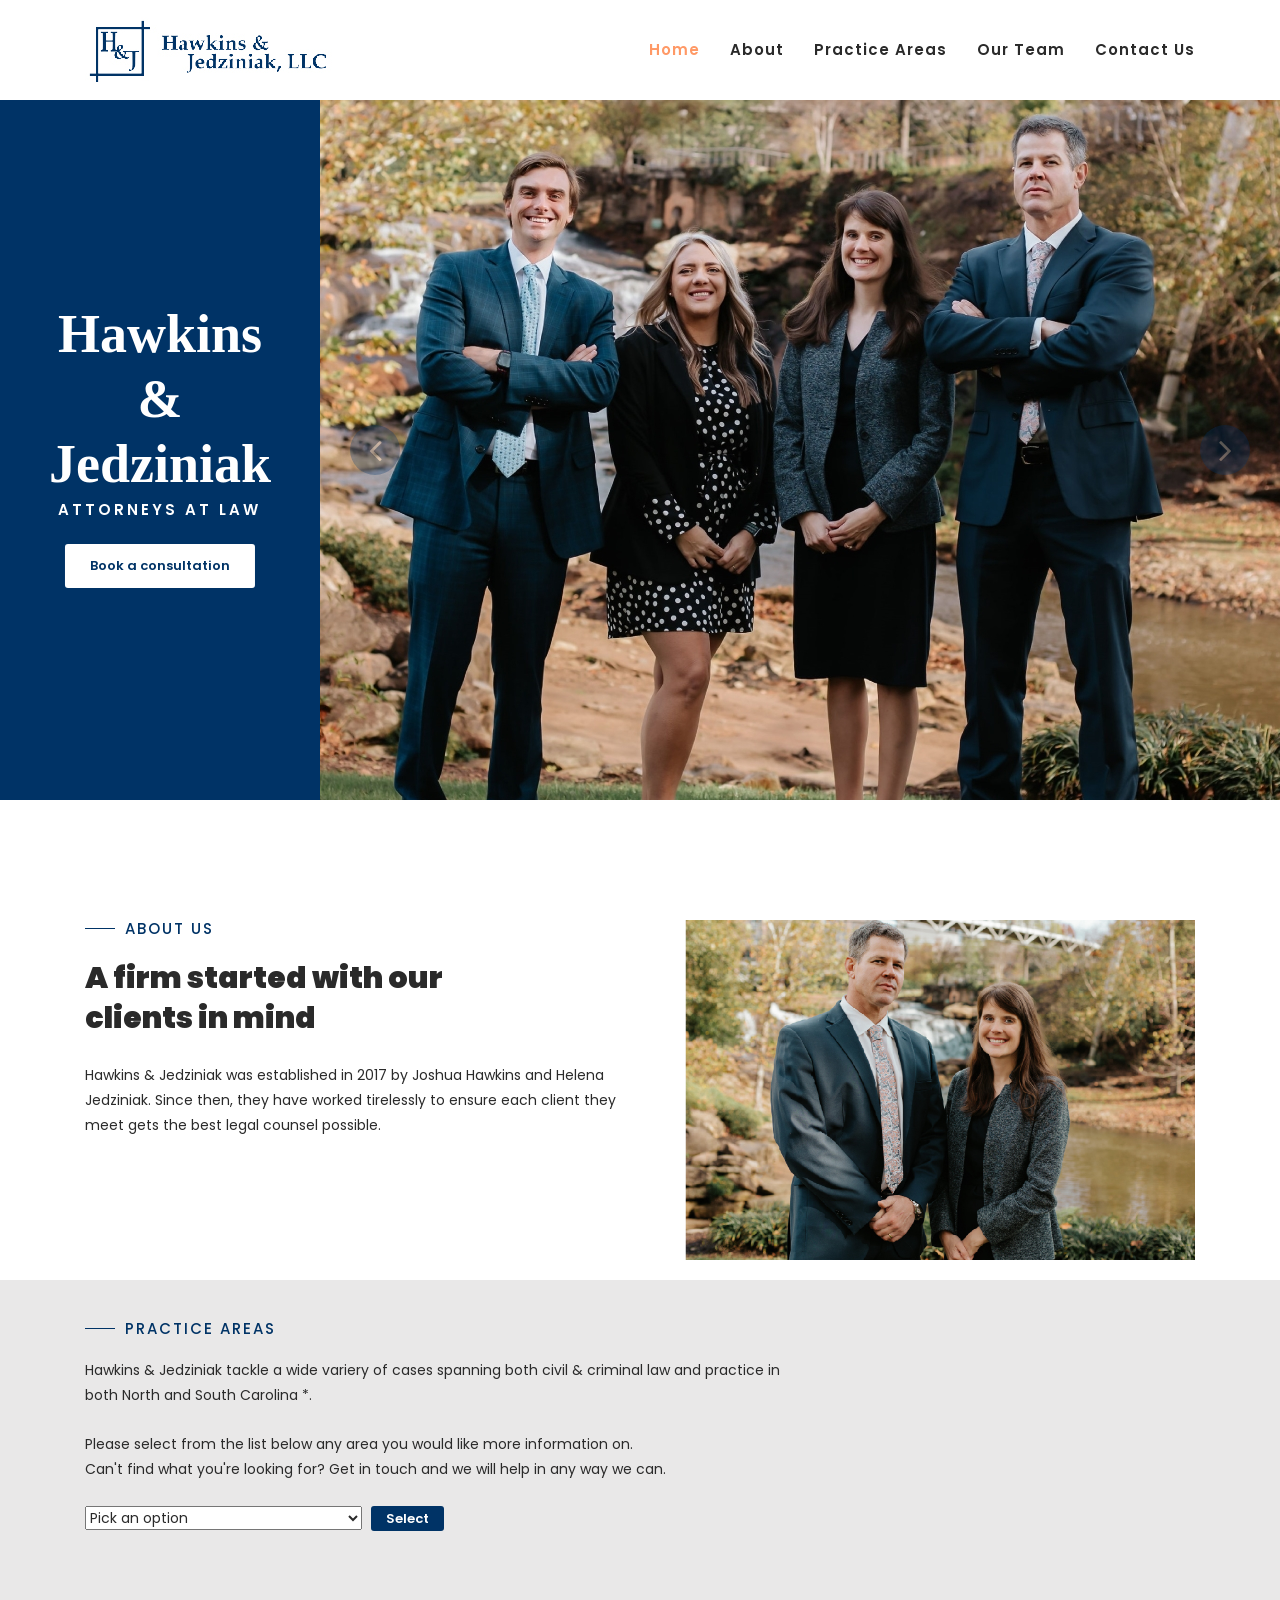
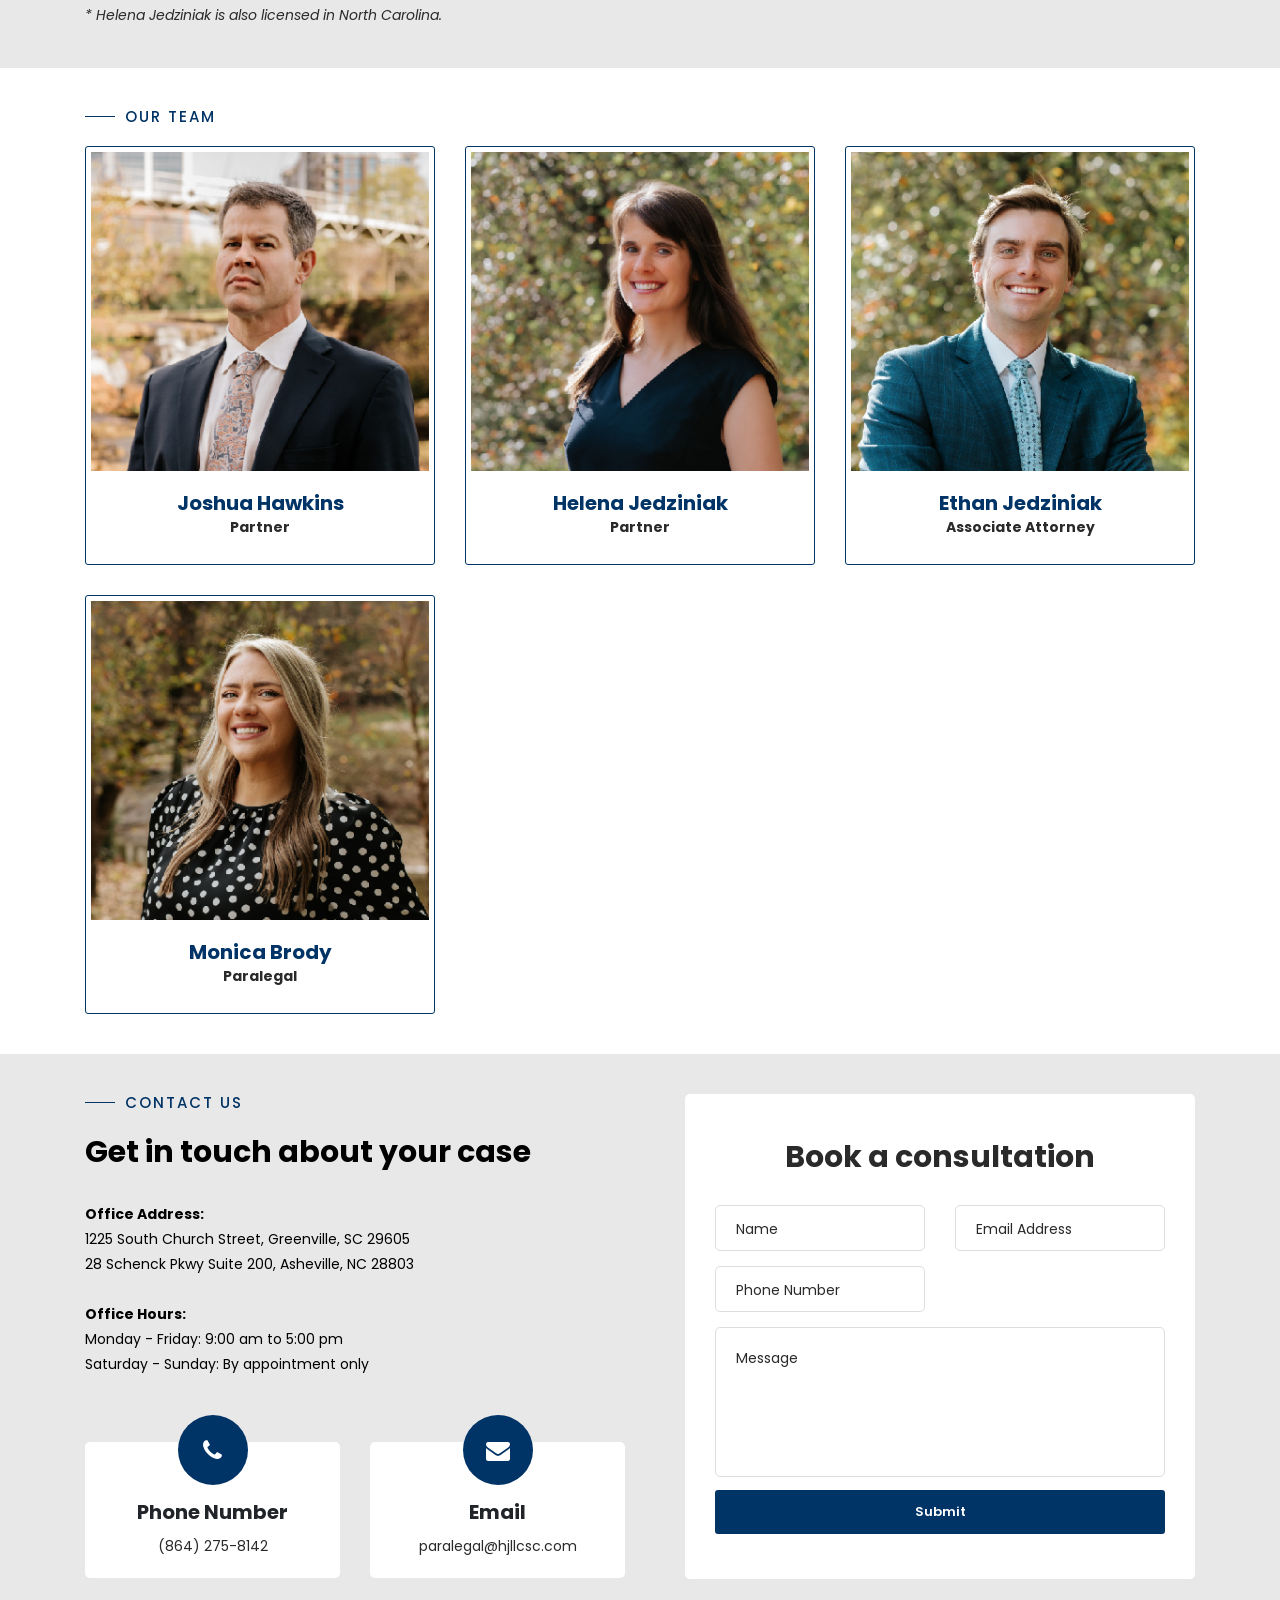
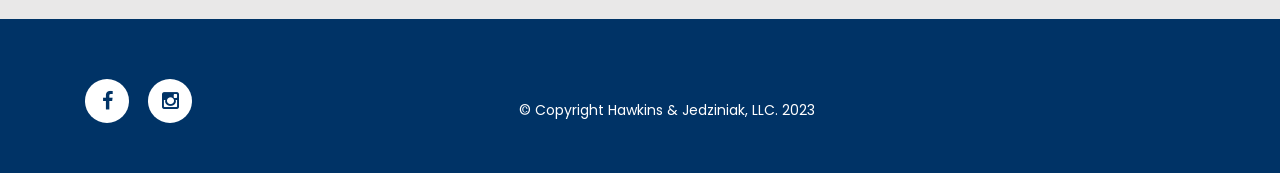
==== commit dbccb8fd: "update" ====
--- a/index.html
+++ b/index.html
@@ -181,7 +181,7 @@
 
                     <br>
                     
-                    <div class="practice" style="background-color: lightgray;">
+                    <div class="practice" style="background-color: rgb(233, 232, 232);;">
                         <!-- <p>I would like to know about: -->
                             
                             <form>
--- a/assets/css/hjllc.css
+++ b/assets/css/hjllc.css
@@ -931,7 +931,7 @@
 
 #practice {
   margin-top: 120px;
-  background-color: lightgray;
+  background-color: rgb(233, 232, 232);
 /*  background-color: #ffffff; */
   padding: 40px 0px;
 }
@@ -1056,7 +1056,7 @@
   margin-top: 40px;
   padding: 40px 0px;
 /*  background-image: url(../images/contact-bg.jpg); */
-  background-color: lightgray;
+  background-color: rgb(233, 232, 232);
   background-position: center center;
   background-repeat: no-repeat;
   background-size: cover;
